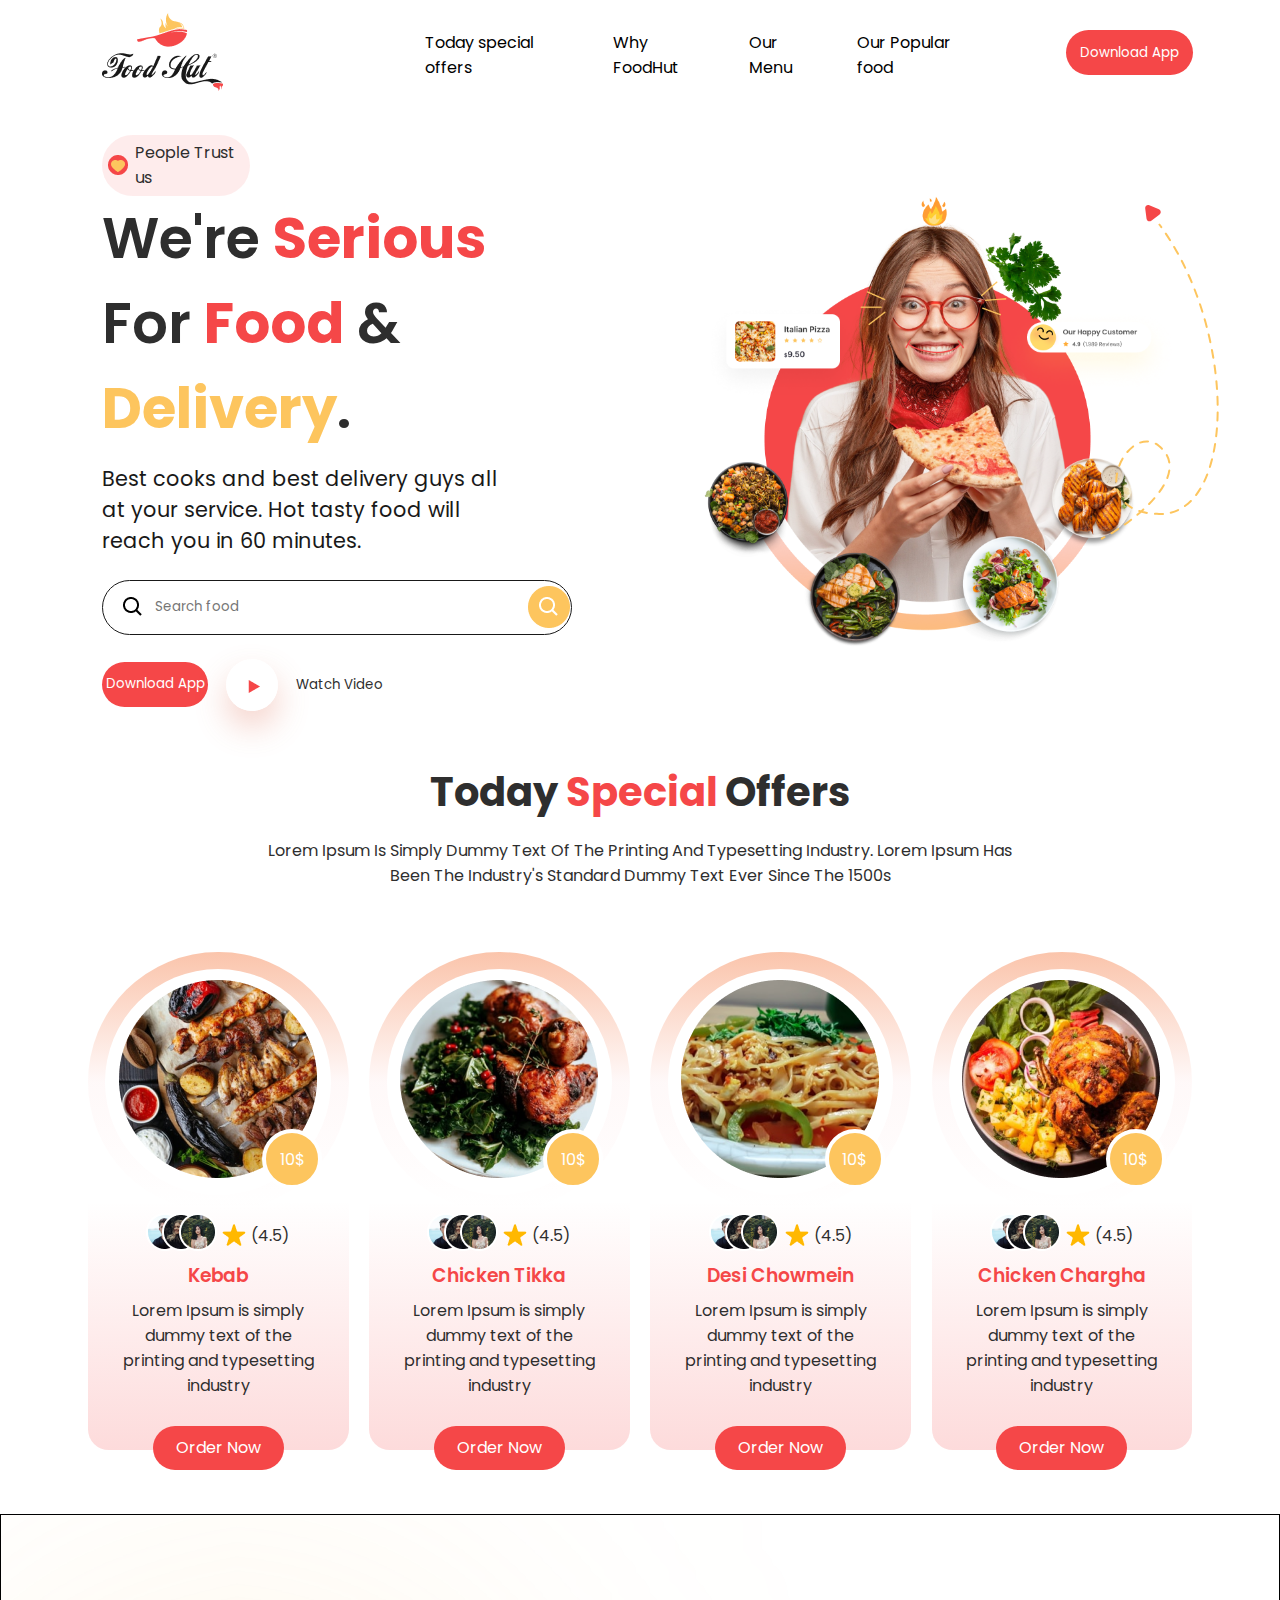
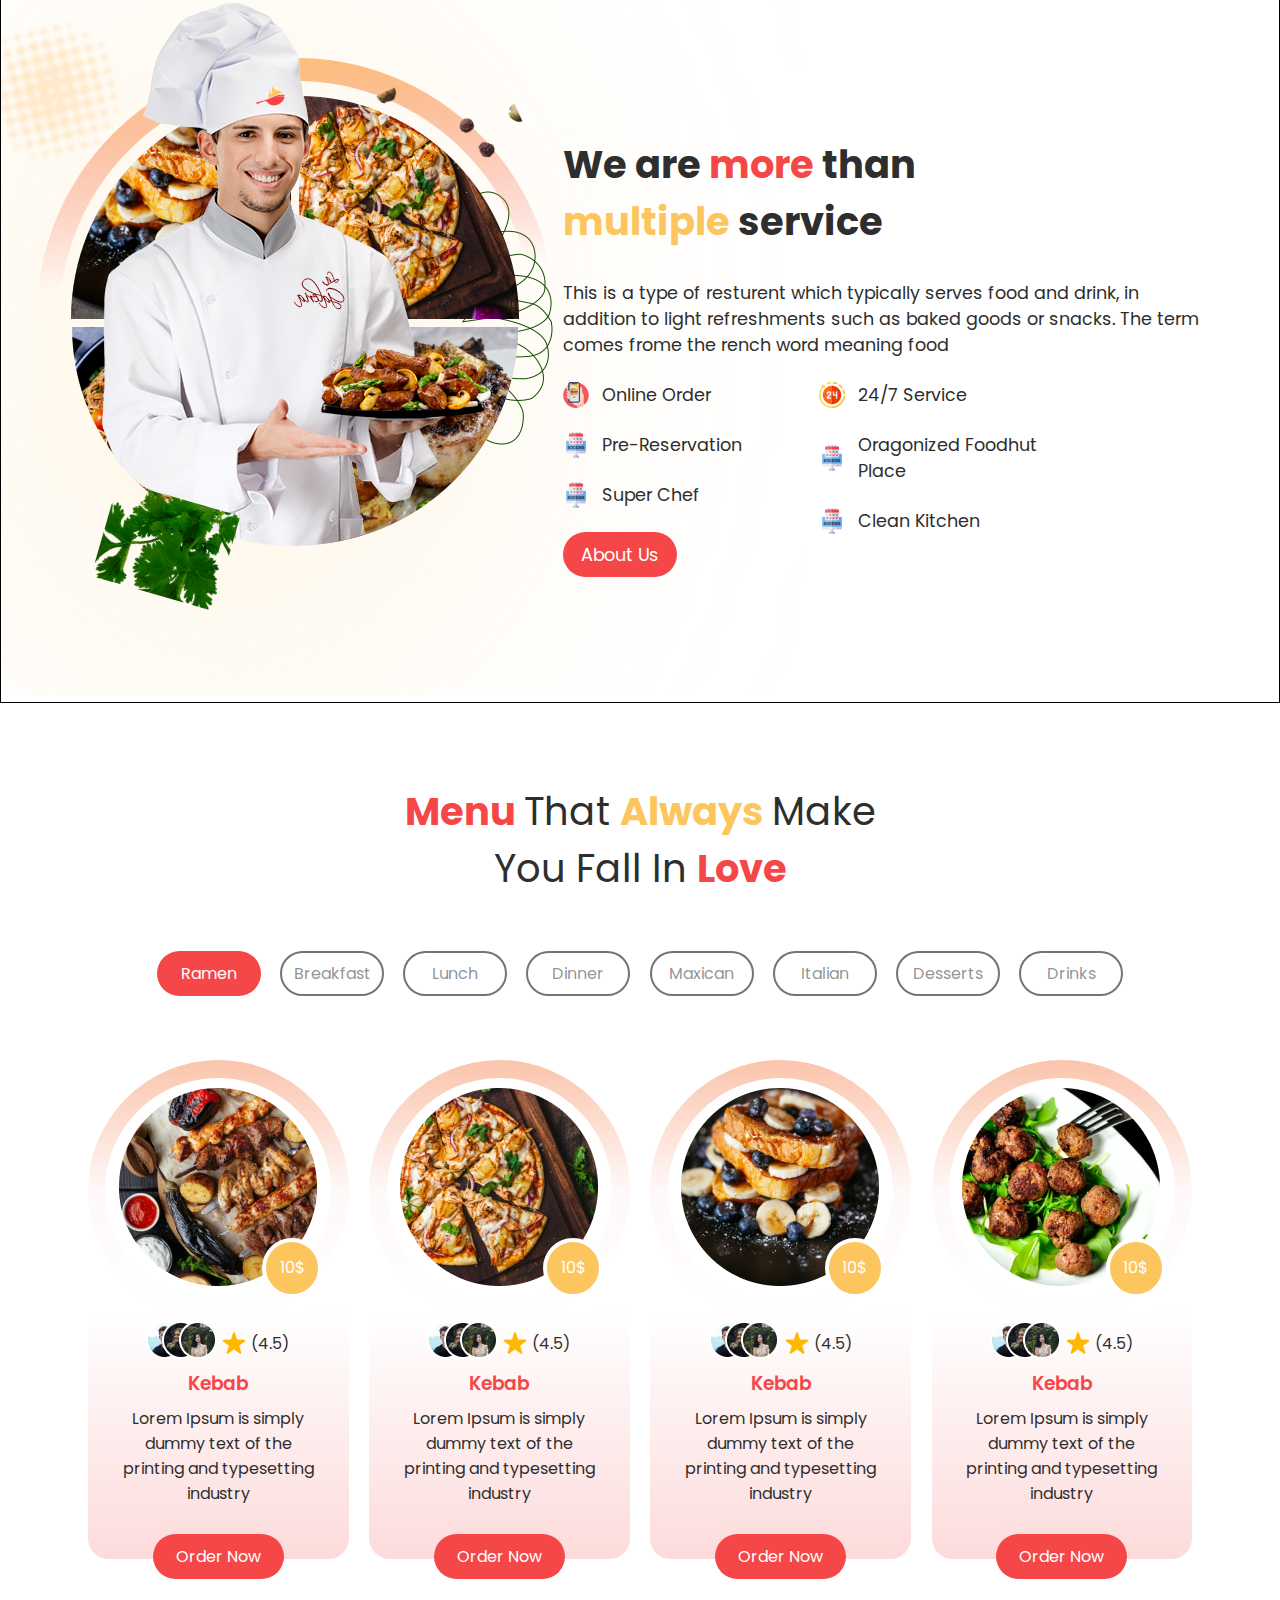
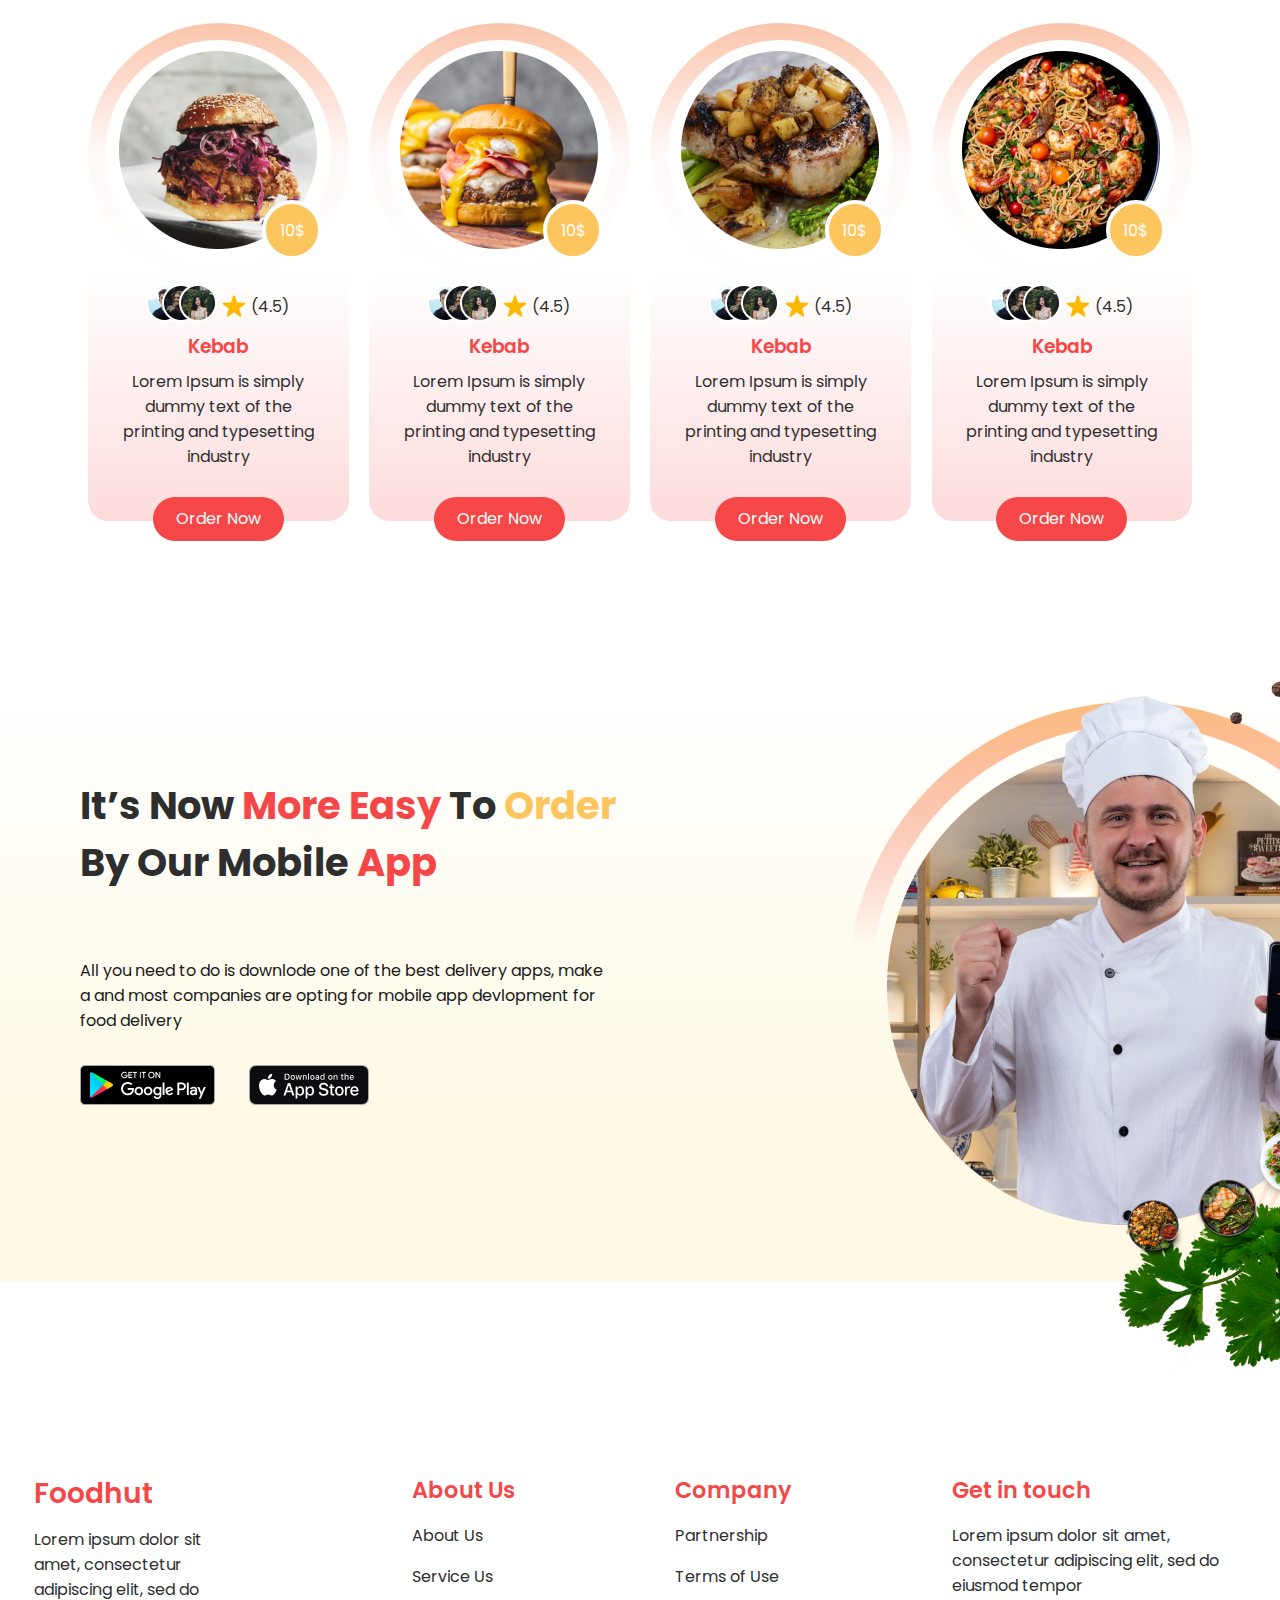
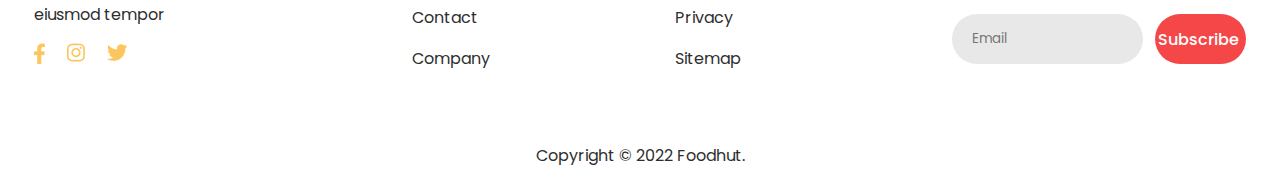
==== Food-Hut-main/index.html @ ee80dd45 "up" ====
<!DOCTYPE html>
<html lang="pt-br">

<head>
    <meta charset="UTF-8">
    <meta http-equiv="X-UA-Compatible" content="IE=edge">
    <meta name="viewport" content="width=device-width, initial-scale=1.0">
    <link rel="stylesheet" href="assets/principal.css">
    <title> Food Hut </title>
</head>

<body>
    <header>
        <div class="img">
            <img src="assets/image/Logo.png" alt="">
        </div>
        <nav>
            <a href="#">Today special offers</a>
            <a href="#">Why FoodHut</a>
            <a href="#">Our Menu</a>
            <a href="#">Our Popular food</a>
            <button class="button" id="button_header">Download App</button>
        </nav>
        <img id="hamburguer" src="./assets/image/hamburguer.png" alt="">
    </header>

    <main>
        <section class="main_1">
            <div class="esquerda">
                <div class="heart">
                    <img src="assets/image/heart.png" alt="">
                    <span> People Trust us </span>
                </div>
                <h1 class="titulo">We're <span class="red_color">Serious</span> For <span class="red_color">Food</span> & <span class="yellow_color">Delivery</span>.</h1>
                <p>Best cooks and best delivery guys all at your service. Hot tasty food will reach you in 60 minutes.</p>
                <div class="search"><input type="search" name="" id="pesquisa" placeholder="Search food"><img class="yellow_search"src="assets/image/search.png" alt=""></div>
                <div class="two_buttons">
                    <input class="button" type="button" value="Download App">
                    <button class="video"><img src="assets/image/button_play.png" alt=""><span>Watch Video</span></button>
                </div>
            </div>
            <div class="mulher">
                <img src="./assets/image/mulher.png" alt="">
                <img id="flecha1" src="assets/image/flecha.svg" alt="">
            </div>
            
        </section>

        <section class="main_2">
            <div class="conteudo">
                <h2 class="titulo2">Today <span class="red_color">special</span> offers</h2>
                <p>Lorem Ipsum is simply dummy text of the printing and typesetting industry. Lorem Ipsum has been the industry's standard dummy text ever since the 1500s</p>
            </div>
            <div class="pratos">
                <div class="prato">
                    <div class="gradiente_div">
                        <div class="white_div">
                            <div class="comida_png">
                                <img src="assets/image/prato1.png" alt="">
                            </div>
                        </div>
                    </div>
                    <div class="price"><span>10$</span></div>
                        <div class="pessoas">
                            <div class="imagens">
                                <img class="imagem1" src="assets/image/iconepequeno.png" alt="">
                                <img src="assets/image/iconepequeno1.png" alt="">
                                <img src="assets/image/iconepequeno2.png" alt="">
                            </div>
                            <img src="assets/image/star.png" alt="">
                            <span>(4.5)</span>
                        </div>
                    <h3 class="nome_prato">Kebab</h3>
                    <p>Lorem Ipsum is simply dummy text of the printing and typesetting industry</p>
                    <button class="order_now">Order Now</button>
                </div>
                <div class="prato">
                    <div class="gradiente_div">
                        <div class="white_div">
                            <div class="comida_png">
                                <img src="assets/image/prato2.png" alt="">
                            </div>
                        </div>
                    </div>
                    <div class="price"><span>10$</span></div>
                        <div class="pessoas">
                            <div class="imagens">
                                <img class="imagem1" src="assets/image/iconepequeno.png" alt="">
                                <img src="assets/image/iconepequeno1.png" alt="">
                                <img src="assets/image/iconepequeno2.png" alt="">
                            </div>
                            <img src="assets/image/star.png" alt="">
                            <span>(4.5)</span>
                        </div>
                    <h3 class="nome_prato">Chicken Tikka</h3>
                    <p>Lorem Ipsum is simply dummy text of the printing and typesetting industry</p>
                    <button class="order_now">Order Now</button>
                </div>
                <div class="prato">
                    <div class="gradiente_div">
                        <div class="white_div">
                            <div class="comida_png">
                                <img src="assets/image/prato3.png" alt="">
                            </div>
                        </div>
                    </div>
                    <div class="price"><span>10$</span></div>
                        <div class="pessoas">
                            <div class="imagens">
                                <img class="imagem1" src="assets/image/iconepequeno.png" alt="">
                                <img src="assets/image/iconepequeno1.png" alt="">
                                <img src="assets/image/iconepequeno2.png" alt="">
                            </div>
                            <img src="assets/image/star.png" alt="">
                            <span>(4.5)</span>
                        </div>
                    <h3 class="nome_prato">Desi Chowmein</h3>
                    <p>Lorem Ipsum is simply dummy text of the printing and typesetting industry</p>
                    <button class="order_now">Order Now</button>
                </div>
                <div class="prato">
                    <div class="gradiente_div">
                        <div class="white_div">
                            <div class="comida_png">
                                <img src="assets/image/prato4.png" alt="">
                            </div>
                        </div>
                    </div>
                    <div class="price"><span>10$</span></div>
                        <div class="pessoas">
                            <div class="imagens">
                                <img class="imagem1" src="assets/image/iconepequeno.png" alt="">
                                <img src="assets/image/iconepequeno1.png" alt="">
                                <img src="assets/image/iconepequeno2.png" alt="">
                            </div>
                            <img src="assets/image/star.png" alt="">
                            <span>(4.5)</span>
                        </div>
                    <h3 class="nome_prato">Chicken Chargha</h3>
                    <p>Lorem Ipsum is simply dummy text of the printing and typesetting industry</p>
                    <button class="order_now">Order Now</button>
                </div>
            </div>
        </section>

        <section class="main_3">
            <div class="mano">
                <div>
                    <img src="assets/image/cozinheiro (1).png" alt="">
                </div>
            </div>
            <div class="lado2">
                <div>
                    <h2 class="titulo3">We are <span class="red_color">more</span> than <span class="yellow_color">multiple</span> service</h2>
                    <p>This is a type of resturent which typically serves food and drink, in addition to light refreshments such as baked goods or snacks. The term comes frome the rench word meaning food</p>
                </div>
                <div class="servicos">
                    <div class="servico1">
                        <h5 class="servico"><img src="assets/image/icon1.png" alt="">Online Order</h5>
                        <h5 class="servico"><img src="assets/image/icon3-6.png" alt="">Pre-Reservation</h5>
                        <h5 class="servico"><img src="assets/image/icon3-6.png" alt="">Super Chef</h5>
                        <button class="about_us">About Us</button>
                    </div>
                    <div class="servico2">
                        <h5 class="servico"><img src="assets/image/icon2.png" alt="">24/7 Service</h5>
                        <h5 class="servico"><img src="assets/image/icon3-6.png" alt="">Oragonized Foodhut Place</h5>
                        <h5 class="servico"><img src="assets/image/icon3-6.png" alt="">Clean Kitchen</h5>
                    </div>
                </div>
            </div>
        </section>

        <section class="main_4">
            <div>
                <h2 class="titulo4"><span class="red_color"> Menu </span> That <span class="yellow_color"> Always </span> Make You Fall In <span class="red_color"> Love </span></h2>
            </div>
            <ul class="lista" id="link">
                <li><a id="ramen" href="#">Ramen</a></li>
                <li><a class="opacidade" href="#">Breakfast</a></li>
                <li><a class="opacidade" href="#">Lunch</a></li>
                <li><a class="opacidade" href="#">Dinner</a></li>
                <li><a class="opacidade" href="#">Maxican</a></li>
                <li><a class="opacidade" href="#">Italian</a></li>
                <li><a class="opacidade" href="#">Desserts</a></li>
                <li><a class="opacidade" href="#">Drinks</a></li>
            </ul>
            <div class="pratos">
                <div class="prato">
                    <div class="gradiente_div">
                        <div class="white_div">
                            <div class="comida_png">
                                <img src="assets/image/prato5.png" alt="">
                            </div>
                        </div>
                    </div>
                    <div class="price"><span>10$</span></div>
                        <div class="pessoas">
                            <div class="imagens">
                                <img class="imagem1" src="assets/image/iconepequeno.png" alt="">
                                <img src="assets/image/iconepequeno1.png" alt="">
                                <img src="assets/image/iconepequeno2.png" alt="">
                            </div>
                            <img src="assets/image/star.png" alt="">
                            <span>(4.5)</span>
                        </div>
                    <h3 class="nome_prato">Kebab</h3>
                    <p>Lorem Ipsum is simply dummy text of the printing and typesetting industry</p>
                    <button class="order_now">Order Now</button>
                </div>
                <div class="prato">
                    <div class="gradiente_div">
                        <div class="white_div">
                            <div class="comida_png">
                                <img src="assets/image/prato6.png" alt="">
                            </div>
                        </div>
                    </div>
                    <div class="price"><span>10$</span></div>
                        <div class="pessoas">
                            <div class="imagens">
                                <img class="imagem1" src="assets/image/iconepequeno.png" alt="">
                                <img src="assets/image/iconepequeno1.png" alt="">
                                <img src="assets/image/iconepequeno2.png" alt="">
                            </div>
                            <img src="assets/image/star.png" alt="">
                            <span>(4.5)</span>
                        </div>
                    <h3 class="nome_prato">Kebab</h3>
                    <p>Lorem Ipsum is simply dummy text of the printing and typesetting industry</p>
                    <button class="order_now">Order Now</button>
                </div>
                <div class="prato">
                    <div class="gradiente_div">
                        <div class="white_div">
                            <div class="comida_png">
                                <img src="assets/image/prato7.png" alt="">
                            </div>
                        </div>
                    </div>
                    <div class="price"><span>10$</span></div>
                        <div class="pessoas">
                            <div class="imagens">
                                <img class="imagem1" src="assets/image/iconepequeno.png" alt="">
                                <img src="assets/image/iconepequeno1.png" alt="">
                                <img src="assets/image/iconepequeno2.png" alt="">
                            </div>
                            <img src="assets/image/star.png" alt="">
                            <span>(4.5)</span>
                        </div>
                    <h3 class="nome_prato">Kebab</h3>
                    <p>Lorem Ipsum is simply dummy text of the printing and typesetting industry</p>
                    <button class="order_now">Order Now</button>
                </div>
                <div class="prato">
                    <div class="gradiente_div">
                        <div class="white_div">
                            <div class="comida_png">
                                <img src="assets/image/prato8.png" alt="">
                            </div>
                        </div>
                    </div>
                    <div class="price"><span>10$</span></div>
                        <div class="pessoas">
                            <div class="imagens">
                                <img class="imagem1" src="assets/image/iconepequeno.png" alt="">
                                <img src="assets/image/iconepequeno1.png" alt="">
                                <img src="assets/image/iconepequeno2.png" alt="">
                            </div>
                            <img src="assets/image/star.png" alt="">
                            <span>(4.5)</span>
                        </div>
                    <h3 class="nome_prato">Kebab</h3>
                    <p>Lorem Ipsum is simply dummy text of the printing and typesetting industry</p>
                    <button class="order_now">Order Now</button>
                </div>
            </div>
            <div class="pratos">
                <div class="prato">
                    <div class="gradiente_div">
                        <div class="white_div">
                            <div class="comida_png">
                                <img src="assets/image/prato9.png" alt="">
                            </div>
                        </div>
                    </div>
                    <div class="price"><span>10$</span></div>
                        <div class="pessoas">
                            <div class="imagens">
                                <img class="imagem1" src="assets/image/iconepequeno.png" alt="">
                                <img src="assets/image/iconepequeno1.png" alt="">
                                <img src="assets/image/iconepequeno2.png" alt="">
                            </div>
                            <img src="assets/image/star.png" alt="">
                            <span>(4.5)</span>
                        </div>
                    <h3 class="nome_prato">Kebab</h3>
                    <p>Lorem Ipsum is simply dummy text of the printing and typesetting industry</p>
                    <button class="order_now">Order Now</button>
                </div>
                <div class="prato">
                    <div class="gradiente_div">
                        <div class="white_div">
                            <div class="comida_png">
                                <img src="assets/image/prato10.png" alt="">
                            </div>
                        </div>
                    </div>
                    <div class="price"><span>10$</span></div>
                        <div class="pessoas">
                            <div class="imagens">
                                <img class="imagem1" src="assets/image/iconepequeno.png" alt="">
                                <img src="assets/image/iconepequeno1.png" alt="">
                                <img src="assets/image/iconepequeno2.png" alt="">
                            </div>
                            <img src="assets/image/star.png" alt="">
                            <span>(4.5)</span>
                        </div>
                    <h3 class="nome_prato">Kebab</h3>
                    <p>Lorem Ipsum is simply dummy text of the printing and typesetting industry</p>
                    <button class="order_now">Order Now</button>
                </div>
                <div class="prato">
                    <div class="gradiente_div">
                        <div class="white_div">
                            <div class="comida_png">
                                <img src="assets/image/prato11.png" alt="">
                            </div>
                        </div>
                    </div>
                    <div class="price"><span>10$</span></div>
                        <div class="pessoas">
                            <div class="imagens">
                                <img class="imagem1" src="assets/image/iconepequeno.png" alt="">
                                <img src="assets/image/iconepequeno1.png" alt="">
                                <img src="assets/image/iconepequeno2.png" alt="">
                            </div>
                            <img src="assets/image/star.png" alt="">
                            <span>(4.5)</span>
                        </div>
                    <h3 class="nome_prato">Kebab</h3>
                    <p>Lorem Ipsum is simply dummy text of the printing and typesetting industry</p>
                    <button class="order_now">Order Now</button>
                </div>
                <div class="prato">
                    <div class="gradiente_div">
                        <div class="white_div">
                            <div class="comida_png">
                                <img src="assets/image/prato12.png" alt="">
                            </div>
                        </div>
                    </div>
                    <div class="price"><span>10$</span></div>
                        <div class="pessoas">
                            <div class="imagens">
                                <img class="imagem1" src="assets/image/iconepequeno.png" alt="">
                                <img src="assets/image/iconepequeno1.png" alt="">
                                <img src="assets/image/iconepequeno2.png" alt="">
                            </div>
                            <img src="assets/image/star.png" alt="">
                            <span>(4.5)</span>
                        </div>
                    <h3 class="nome_prato">Kebab</h3>
                    <p>Lorem Ipsum is simply dummy text of the printing and typesetting industry</p>
                    <button class="order_now">Order Now</button>
                </div>
            </div>
        </section>

        <section class="main_5">
            <div class="div_esquerda">
                <h2 class="titulo5">It’s Now <span class="red_color"> More Easy </span class="red_color"> to <span class="yellow_color"> Order </span> by Our Mobile <span class="red_color"> App </span></h2>
                <p>All you need to do is downlode one of the best delivery apps, make a and most companies are opting for mobile app devlopment for food delivery</p>
                <div class="instalar">
                    <img src="assets/image/google play.png" alt="">
                    <img src="assets/image/app store.png" alt="">
                </div>
            </div>
            <div class="rapaz">
                <img src="assets/image/rapaz3.png" alt=" ">
            </div>
        </section>
    </main>

    <footer>
        <div class="footer">
            <div class="foodhut">
                <h3 class="titulo6">Foodhut</h3>
                <p>Lorem ipsum dolor sit amet, consectetur adipiscing elit, sed do eiusmod tempor </p>
                <div class="social">
                    <a href=""><img src="assets/image/facebook.png " alt=" "></a>
                    <a href=""><img src="assets/image/instagram.png " alt=" "></a>
                    <a href=""><img src="assets/image/twitter.png " alt=" "></a>
                </div>
            </div>
            <div>
                <ul class="sobre">
                    <h3 class="subtitulo">About Us</h3>
                    <li><a class="lista1" href="">About Us</a></li>
                    <li><a class="lista1" href="">Service Us</a></li>
                    <li><a class="lista1" href="">Contact</a></li>
                    <li><a class="lista1" href="">Company</a></li>
                </ul>
            </div>
            <div>
                <ul class="sobre">
                    <h3 class="subtitulo">Company</h3>
                    <li><a class="lista1" href="">Partnership</a></li>
                    <li><a class="lista1" href="">Terms of Use</a></li>
                    <li><a class="lista1" href="">Privacy</a></li>
                    <li><a class="lista1" href="">Sitemap</a></li>
                </ul>
            </div>
            <div class="subscribe">
                <h3>Get in touch</h3>
                <p>Lorem ipsum dolor sit amet, consectetur adipiscing elit, sed do eiusmod tempor</p>
                <div class="sub_botoes">
                    <input class="email" type="email " name=" " id=" " placeholder="Email ">
                    <input class="submit" type="submit " value="Subscribe ">
                </div>
            </div>
        </div>
        <div class="copyright">
            <p>Copyright © 2022 Foodhut.</p>
        </div>
    </footer>
</body>

</html>
---- Food-Hut-main/assets/principal.css ----
@import url('https://fonts.googleapis.com/css2?family=Poppins:ital,wght@0,100;0,200;0,300;0,400;0,500;0,600;0,700;0,800;0,900;1,100;1,200;1,300;1,400;1,500;1,600;1,700;1,800;1,900&display=swap');


* {
    padding: 0;
    margin: 0;
    box-sizing: border-box;
    font-family: 'Poppins', sans-serif;
    font-weight: 400;
    color: #2E2E2E;
}

header {
    display: flex;
    align-items: center;
    justify-content: space-between;
    padding: 1% 8%; 
}

nav {
    display: flex;
    justify-content: center;
    width: 70%;
}

nav a {
    color: #000;
    display: flex;
    align-items: center;
    text-decoration: none;
    margin-inline: auto;
    padding-right: 5%;
}

#hamburguer {
    display: none;
}

#button_header {
    margin-left: 6%;
    margin-right: -2%;
}

.button {
    background-color: #F54748;
    width: 18%;
    height: 2.8rem;
    border-radius: 6.25rem;
    border: none;
    color: #fff;
}

body {
    overflow-x: hidden;
}

.main_1 {
    margin-top: 1.5rem;
    display: flex;
    justify-content: space-between;
    align-items: center;
    padding: 0 8%;
}

.heart {
    max-width: 25%;
    padding: 1%;
    font-size: 100%;
    background: rgba(245, 71, 71, 0.1);
    border-radius: 6.25rem;
    display: flex;
    align-items: center;
    gap: 5%;
}

.esquerda .titulo {
    font-size: 3.5rem;
    max-width: 80%;
    height: auto;
    font-weight: 600;
}

.main_1 .red_color {
    color: #F54748;
    font-weight: 650;
}

.main_1 .yellow_color {
    color: #FDC55E;
    font-weight: 650;
}

.main_1 p {
    margin-top: 2%;
    max-width: 70%;
    font-size: 1.3rem;
    color: #191919;
}

#pesquisa {
    border-radius: 6.25rem;
    border: 0.01rem solid #191919;
    width: 470px;
    height: 3.4rem;
    padding-left: 0rem;
    background-image: url('./image/blacksearch.png');
    background-repeat: no-repeat;
    background-position: 1.1rem center;
    padding-left: 3.2rem;
}

.search {
    margin-top: 1.5rem;
    display: flex;
    align-items: center; 
    max-width: 100%;
}

.yellow_search {
    margin-left: -7.5%;
}

.main_1 .two_buttons {
    display: flex;
    align-items: center;
    margin-top: 1.5rem;
    gap: 3%;
    max-width: 100%;
}

.two_buttons button {
    gap: 10%;
    text-align: center;
    width: 30%;
}

.video {
    display: flex;
    align-items: center;
    background: none;
    border: none;
    cursor: pointer;
}

.video img {
    box-shadow: 0 1rem 2rem rgba(223, 105, 81, 0.3);
    border-radius: 100%;
}

.mulher {
    display: flex;
    align-items: flex-start;
    max-width: 50%;
}

.mulher img {
    max-width: 100%;
    height: auto;
}

 #flecha1 {
    position: relative;
    display: flex;
    right: 16%;
    height: auto;
} 

.main_2 {
    margin-top: 4%;
}

.main_2 .red_color {
    color: #F54748;
    font-weight: 700;
    font-size: 2.5rem;
}

.titulo2 {
    font-weight: 700;
    font-size: 2.5rem;
    margin-bottom: 1rem;
}

h2, .conteudo p {
    text-align: center;
    display: block;
    width: 60%;
    margin-inline: auto;
}

.conteudo {
    text-transform: capitalize;
}
.pratos {
    margin-top: 4rem;
    display: flex;
    margin-inline: auto;
    width: 80%;
    justify-content: center;
    gap: 2%;
}

.pessoas {
    display: flex;
    margin: 3px 0;
    align-items: center;
    gap: 2%;
    justify-content: center;
    margin-top: -0.5rem;
}

.imagens img {
    margin-left: -1.6rem;
}

.imagens .imagem1 {
    margin-left: 0;
}

.pratos h4 {
    display: flex;
    align-items: center;
    justify-content: center;
    font-size: 1.3rem;
    gap: 3%;
    margin-top: 1rem;
    margin-bottom: 1rem;
    font-weight: 450;
}

.pratos p {
    width: 80%;
    text-align: center;
    margin-inline: auto;
    font-size: 1rem;
}

.prato {
    width: 55%;
    text-align: center;
    background: linear-gradient(179.69deg, rgba(255, 255, 255, 0) 50%, #F54748 303.75%);
    border-radius: 1.3rem;
}

.gradiente_div {
    background-image: linear-gradient(360deg, #f5474700, #f5474709, #f57e4774);
    border-radius: 100%;
    width: 16.3rem;
    height: 16.3rem;
    margin: auto;
    display: flex;
    align-items: center;
    justify-content: center;
}

.white_div {
    background-color: white;
    border-radius: 100%;
    width: 14.1rem;
    height: 14.1rem;
    display: flex;
    align-items: center;
    justify-content: center;
}

.price {
    position: relative;
    background: #FDC55E;
    border-radius: 100%;
    width: 3.75rem;
    height: 3.75rem;
    border: 4px solid white;
    top: -5.2rem;
    left: 10.9rem;
    display: flex;
    justify-content: center;
    align-items: center; 
    margin-bottom: -23%;
}

.price span {
    color: white;
}

.nome_prato {
    color: #F54748;
    font-weight: 600;
    margin-bottom: 0.5rem;
}

.order_now {
    position: relative;
    bottom: -1.25rem;
    width: 8.18rem;
    height: 2.8rem;
    margin-top: 0.5rem;
    background: #F54748;
    border-radius: 6.25rem;
    border: none;
    font-size: 1rem;
    color: #fff;
}

.main_3 {
    margin-top: 4rem;
    display: flex;
    align-items: center;
    width: 100%;
    height: 20%;
    gap: 2%;
    border: 1px solid black;
}

.mano .img{
    max-width: 35%;
    height: auto;
}

.mano {
    display: flex;
    align-items: flex-start;
    max-width: 50%;
}

.lado2 {
    padding-top: 6rem;
    width: 50%;
    margin-left: -8%;
}

.titulo3 {
    font-size: 2.4rem;
    font-weight: 700;
    width: 25rem;
    height: 5rem;
    text-align: left;
    margin-left: 0;
    margin-bottom: 4rem;
}

.lado2 p {
    width: 100%;
    font-size: 1.1rem;
}

.main_3 .red_color {
    color: #F54748;
    font-weight: 700;
}

.main_3 .yellow_color {
    color: #FDC55E;
    font-weight: 700;
}

.servicos {
    margin-top: 1.5rem;
    display: flex;
}

.servico1 {
    width: 40%;
}

.servico2 {
    width: 40%;
}

.servico {
    font-size: 1.1rem;
    font-weight: 400;
    margin-bottom: 1.5rem;
    display: flex;
    align-items: center;
    gap: 5%;
}

.about_us {
    font-size: 1.1rem;
    font-weight: 400;
    width: 7.1rem;
    height: 2.8rem;
    border-radius: 6.25rem;
    border: none;
    background: #F54748;
    color: #fff;
}

.main_4 {
    margin-top: 5rem;
    display: inline-block;
    justify-content: center;
    width: 100%;
}

.titulo4 {
    font-size: 2.4rem;
    width: 40%;
    height: 7.5rem;
    text-align: center;
}

.main_4 .red_color {
    color: #F54748;
    font-weight: 700;
}

.main_4 .yellow_color {
    color: #FDC55E;
    font-weight: 700;
}

.lista, #link a {
    text-decoration: none;
    display: flex;
    gap: 1.5%;
    justify-content: center;
    list-style: none;
    text-decoration: none;
    margin-top: 1.5rem;
}

#link a {
    display: flex; 
    align-items: center;
    width: 6.5rem;
    height: 2.8rem;
    border-radius: 100px;
    color: rgba(25, 25, 25, 0.8);
}

#ramen {
    background: #f54747;
    color: #fff !important;
    border-radius: 6.25rem;
    font-weight: 400;
    border: none;
}

.opacidade {
    border: 2px solid #191919;
    border-radius: 6.25rem;
    opacity: 0.6;
}

.main_5 {
    margin-top: 10rem;
    display: flex;
    align-items: center;
    margin-inline: auto;
    height: 37.5rem;
    background: linear-gradient(180deg, rgba(255, 255, 255, 0) 0%, rgba(253, 198, 0, 0.1) 73.18%);
}

.div_esquerda {
    margin-left: 5rem;
    padding-bottom: 5rem;
}

.titulo5 {
    font-size: 2.4rem;
    width: 36.3rem;
    height: 8.4rem;
    font-weight: 700;
    text-transform: capitalize;
    text-align: left;
    margin-left: 0;
}

.titulo5 .yellow_color {
    color: #FDC55E;
    font-weight: 700;
}

.titulo5 .red_color {
    color: #F54748;
    font-weight: 700;
}

.main_5 p {
    font-size: 1rem;
    color: #191919;
    margin-top: 2.9rem;
    width: 46%;
}

.instalar {
    padding-top: 2rem;
    display: flex;
    gap: 3%;
}

.rapaz {
    position: absolute;
    left: 66%;
    margin-top: 10rem;
}

.footer {
    margin-top: 15%;
    display: flex;
    justify-content: center;
}

.foodhut {
    width: 17%;
}

.titulo6 {
    font-weight: 600;
    font-size: 1.75rem;
    color: #F54748;
}

.foodhut p {
    font-size: 1rem;
    margin-top: 0.7rem;
}

.social {
    margin-top: 1rem;
    display: flex;
    gap: 10%;
}

.sobre {
    list-style: none;
    margin-left: 10rem;
    width: 40%;
}

.sobre li {
    margin-top: 1rem;
}

.subtitulo {
    font-size: 1.4rem;
    font-weight: 600;
    color: #F54748;
}

.lista1 {
    text-decoration: none;
    font-size: 1rem;
}

.subscribe {
    margin-left: 10rem;
    width: 23%;
}

.subscribe h3{
    font-size: 1.4rem;
    font-weight: 600;
    color: #F54748;
}

.subscribe p {
    margin-top: 1rem;
}

.sub_botoes {
    margin-top: 1rem;
    display: flex;
    gap: 4%;
}

.email {
    background: rgba(25, 25, 25, 0.1);
    border-radius: 2.4rem;
    max-width: 65%;
    height: 3.1rem;
    border-radius: 2.4rem;
    border: none;
    color: #191919f6;
    padding: 1.3rem;
}

.submit {
    width: 32%;
    height: 3.1rem;
    text-align: center;
    background: #F54748;
    border-radius: 2.4rem;
    border: none;
    color: #fff;
    font-weight: 500;
    font-size: 1rem;
}

.copyright {
    margin-top: 4.5rem;
    text-align: center;
    margin-bottom: 1rem;
    font-weight: 400;
    font-size: 1rem; 
}

@media screen and (max-width: 1024px) {
    header nav {
        display: none;
    }
    
    .main_1 {
        flex-wrap: wrap-reverse;
        padding: 0 3%;
    }

    #hamburguer {
        display: inline;
    }
    
    .mulher {
        min-width: 107%;
    }

    .esquerda {
        margin-top: 10%; 
        padding: 0 3%;
    }

    .esquerda > * {
        padding: 0.7% 0.3%;
    }

    .titulo  {
        line-height: 130%;
        min-width: 80%;
        font-size: 3rem !important;
        font-weight: 750!important;
    }

    .heart {
        margin-bottom: 3%;
        padding: 1%;
        min-width: 31%;
    }

    .esquerda p {
        min-width: 78%;
        font-size: 1.2rem;
    }

    .search {
        max-width: 78%;
    }

    .yellow_search {
        margin-left: -12%;
    }

    .two_buttons {
        min-width: 300%;
    
    }
    
    .two_buttons .button {
        width: 10rem;
    }

    .titulo2 {
        min-width: 65%;
        margin-top: 5rem;
    }

    .conteudo p {
        width: 80%;
    }

    .pratos .prato:nth-child(n+2) {
        display: none;
    }

    .prato {
        min-width: 85%;
    }

    .main_3 {
        flex-wrap: wrap;
    }

    .mano {
        min-width: 40%;
    }
}

@media screen and (min-width: 1025px) {}
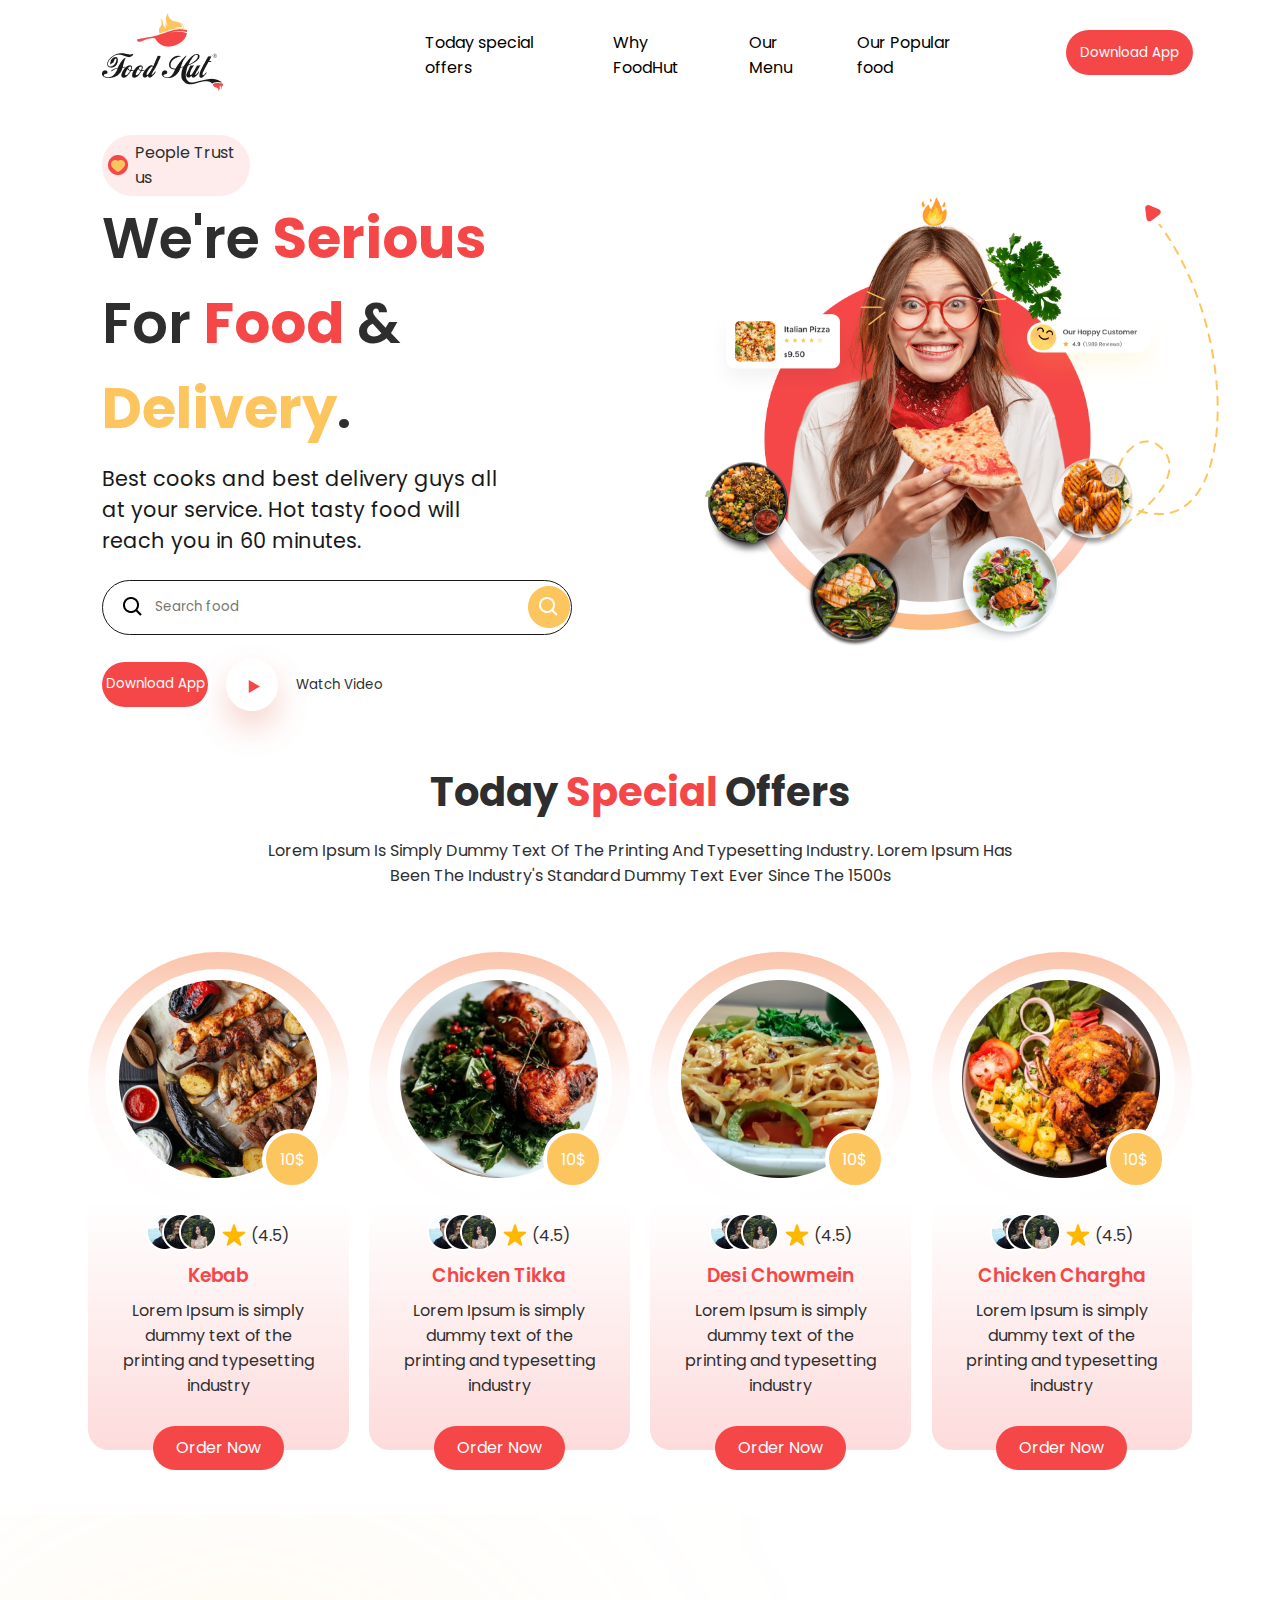
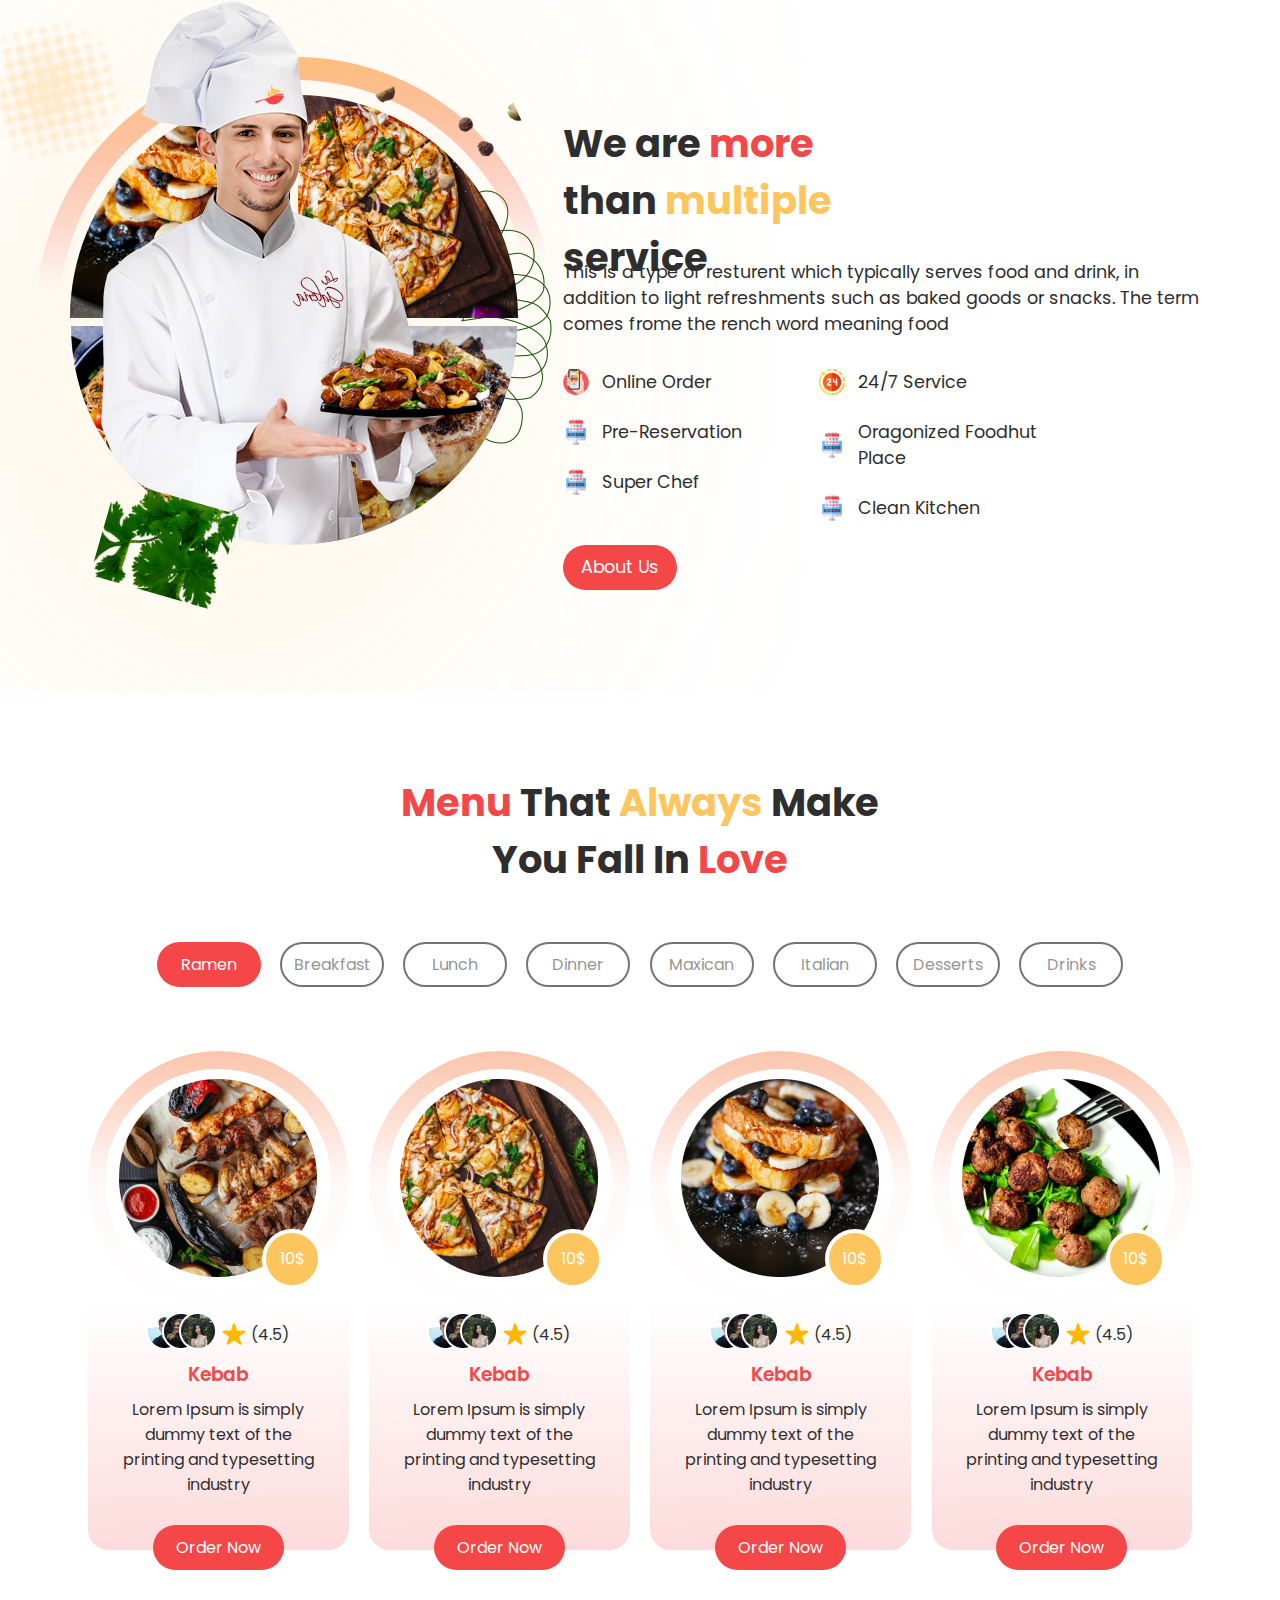
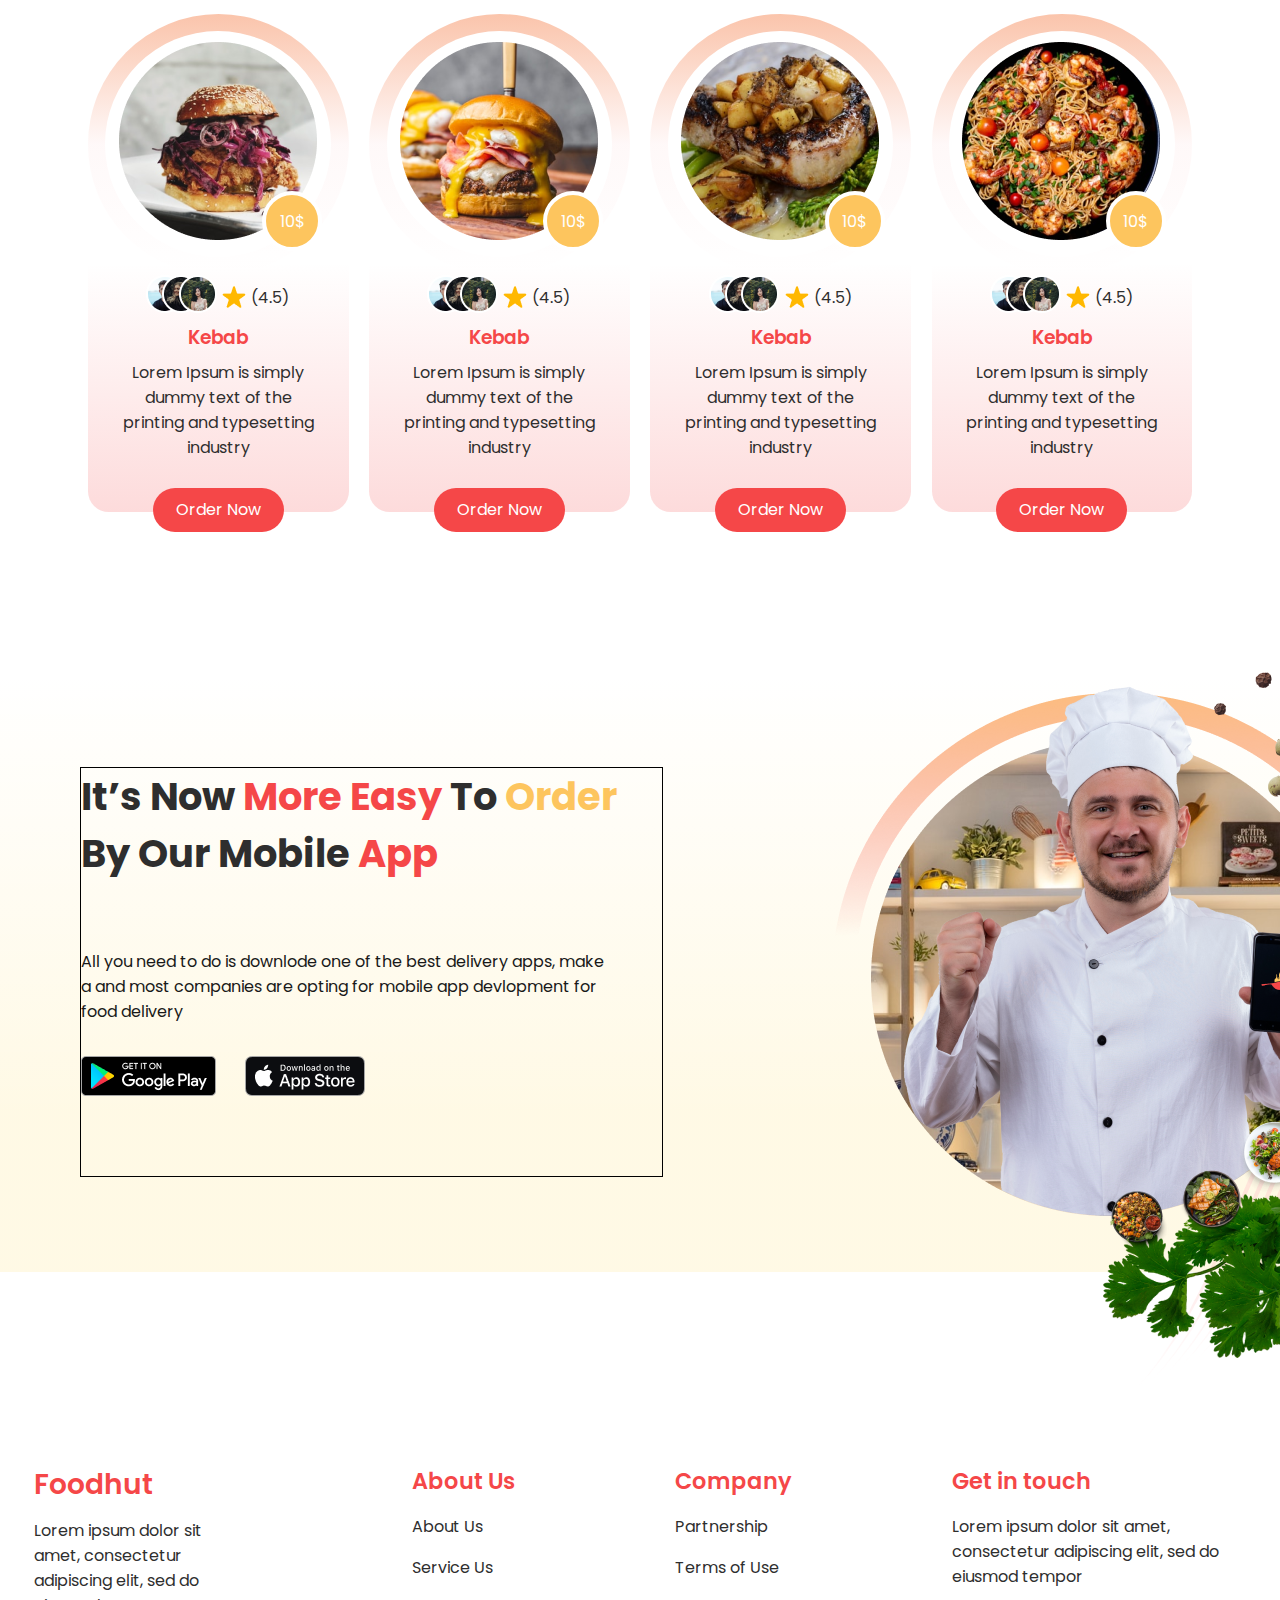
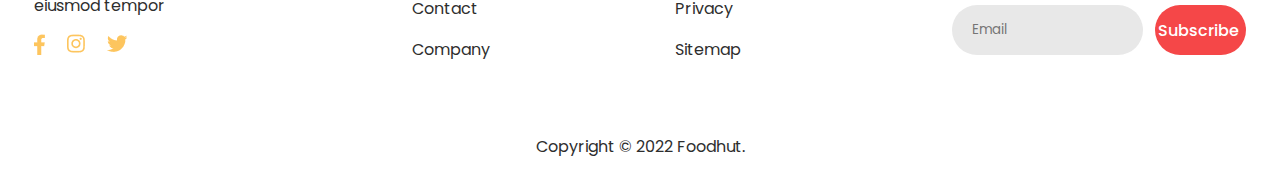
==== commit 44e4af1e: "up" ====
--- a/Food-Hut-main/index.html
+++ b/Food-Hut-main/index.html
@@ -144,10 +144,9 @@
         </section>
 
         <section class="main_3">
+            <img id="cozinheiro" src="assets/image/cozinheiro1.png" alt="">
             <div class="mano">
-                <div>
-                    <img src="assets/image/cozinheiro (1).png" alt="">
-                </div>
+                <img src="assets/image/cozinheiro (1).png" alt="">
             </div>
             <div class="lado2">
                 <div>
@@ -159,13 +158,15 @@
                         <h5 class="servico"><img src="assets/image/icon1.png" alt="">Online Order</h5>
                         <h5 class="servico"><img src="assets/image/icon3-6.png" alt="">Pre-Reservation</h5>
                         <h5 class="servico"><img src="assets/image/icon3-6.png" alt="">Super Chef</h5>
-                        <button class="about_us">About Us</button>
                     </div>
                     <div class="servico2">
                         <h5 class="servico"><img src="assets/image/icon2.png" alt="">24/7 Service</h5>
                         <h5 class="servico"><img src="assets/image/icon3-6.png" alt="">Oragonized Foodhut Place</h5>
                         <h5 class="servico"><img src="assets/image/icon3-6.png" alt="">Clean Kitchen</h5>
                     </div>
+                </div>
+                <div>
+                    <button class="about_us">About Us</button>
                 </div>
             </div>
         </section>
--- a/Food-Hut-main/assets/principal.css
+++ b/Food-Hut-main/assets/principal.css
@@ -308,18 +308,16 @@
     width: 100%;
     height: 20%;
     gap: 2%;
-    border: 1px solid black;
-}
-
-.mano .img{
-    max-width: 35%;
-    height: auto;
 }
 
 .mano {
     display: flex;
     align-items: flex-start;
     max-width: 50%;
+}
+
+#cozinheiro {
+    display: none;
 }
 
 .lado2 {
@@ -331,7 +329,7 @@
 .titulo3 {
     font-size: 2.4rem;
     font-weight: 700;
-    width: 25rem;
+    max-width: 50%;
     height: 5rem;
     text-align: left;
     margin-left: 0;
@@ -339,7 +337,7 @@
 }
 
 .lado2 p {
-    width: 100%;
+    max-width: 100%;
     font-size: 1.1rem;
 }
 
@@ -354,16 +352,16 @@
 }
 
 .servicos {
-    margin-top: 1.5rem;
+    margin-top: 2rem;
     display: flex;
 }
 
 .servico1 {
-    width: 40%;
+    min-width: 40%;
 }
 
 .servico2 {
-    width: 40%;
+    min-width: 40%;
 }
 
 .servico {
@@ -395,7 +393,8 @@
 
 .titulo4 {
     font-size: 2.4rem;
-    width: 40%;
+    font-weight: 700;
+    max-width: 40%;
     height: 7.5rem;
     text-align: center;
 }
@@ -455,6 +454,8 @@
 .div_esquerda {
     margin-left: 5rem;
     padding-bottom: 5rem;
+    border: 1px solid black;
+    max-width: 80%;
 }
 
 .titulo5 {
@@ -481,18 +482,18 @@
     font-size: 1rem;
     color: #191919;
     margin-top: 2.9rem;
-    width: 46%;
+    max-width: 92%;
 }
 
 .instalar {
     padding-top: 2rem;
     display: flex;
-    gap: 3%;
+    gap: 5%;
 }
 
 .rapaz {
-    position: absolute;
-    left: 66%;
+    position: relative;
+    left: 13%;
     margin-top: 10rem;
 }
 
@@ -680,8 +681,57 @@
     }
 
     .mano {
-        min-width: 40%;
-    }
-}
-
-@media screen and (min-width: 1025px) {}
+        display:none;
+    }
+
+    #cozinheiro {
+        display: flex;
+        min-width: 100%;
+    }
+
+    .lado2 {
+        margin: 0;
+        padding: 0 6%;
+    }
+
+    .titulo3 {
+        min-width: 200%;
+        font-size: 3rem;
+        margin-top: 10%;
+    }
+
+    .lado2 p {
+        margin-top: 95%;
+        min-width: 205%;
+    }
+
+    .servicos {
+        padding: 0 3%;
+        flex-direction: column;
+        margin-top: 30%;
+        min-width: 165%;
+    }
+
+    .about_us {
+        margin-top: 10%;
+    }
+
+    .titulo4 {
+        min-width: 70%;
+    }
+
+    .lista {
+        gap: 7%;
+        margin-top: 15%;
+    }
+    
+    .lista li:nth-child(n+4) {
+        display: none;
+    }
+
+    .main_5 {
+        flex-wrap: wrap-reverse;
+    }
+
+}
+@media screen and (min-width: 1025px) {}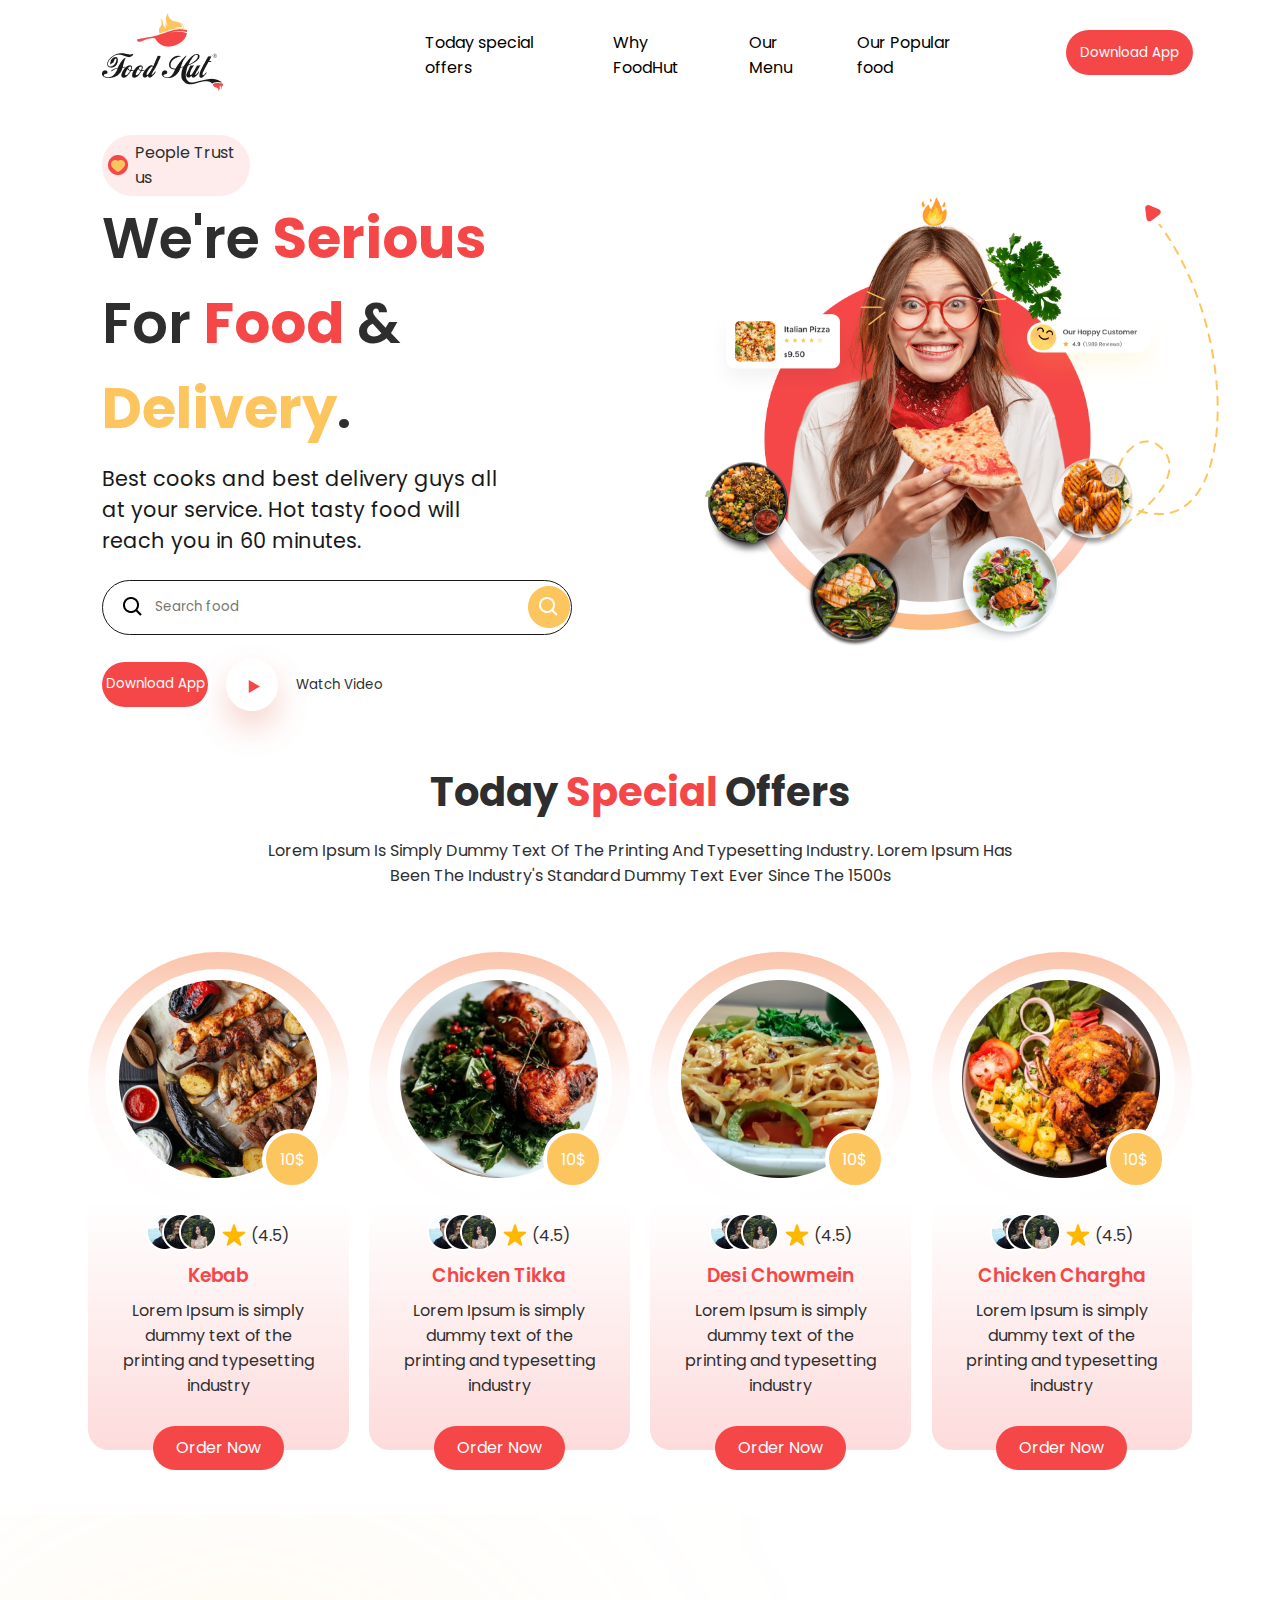
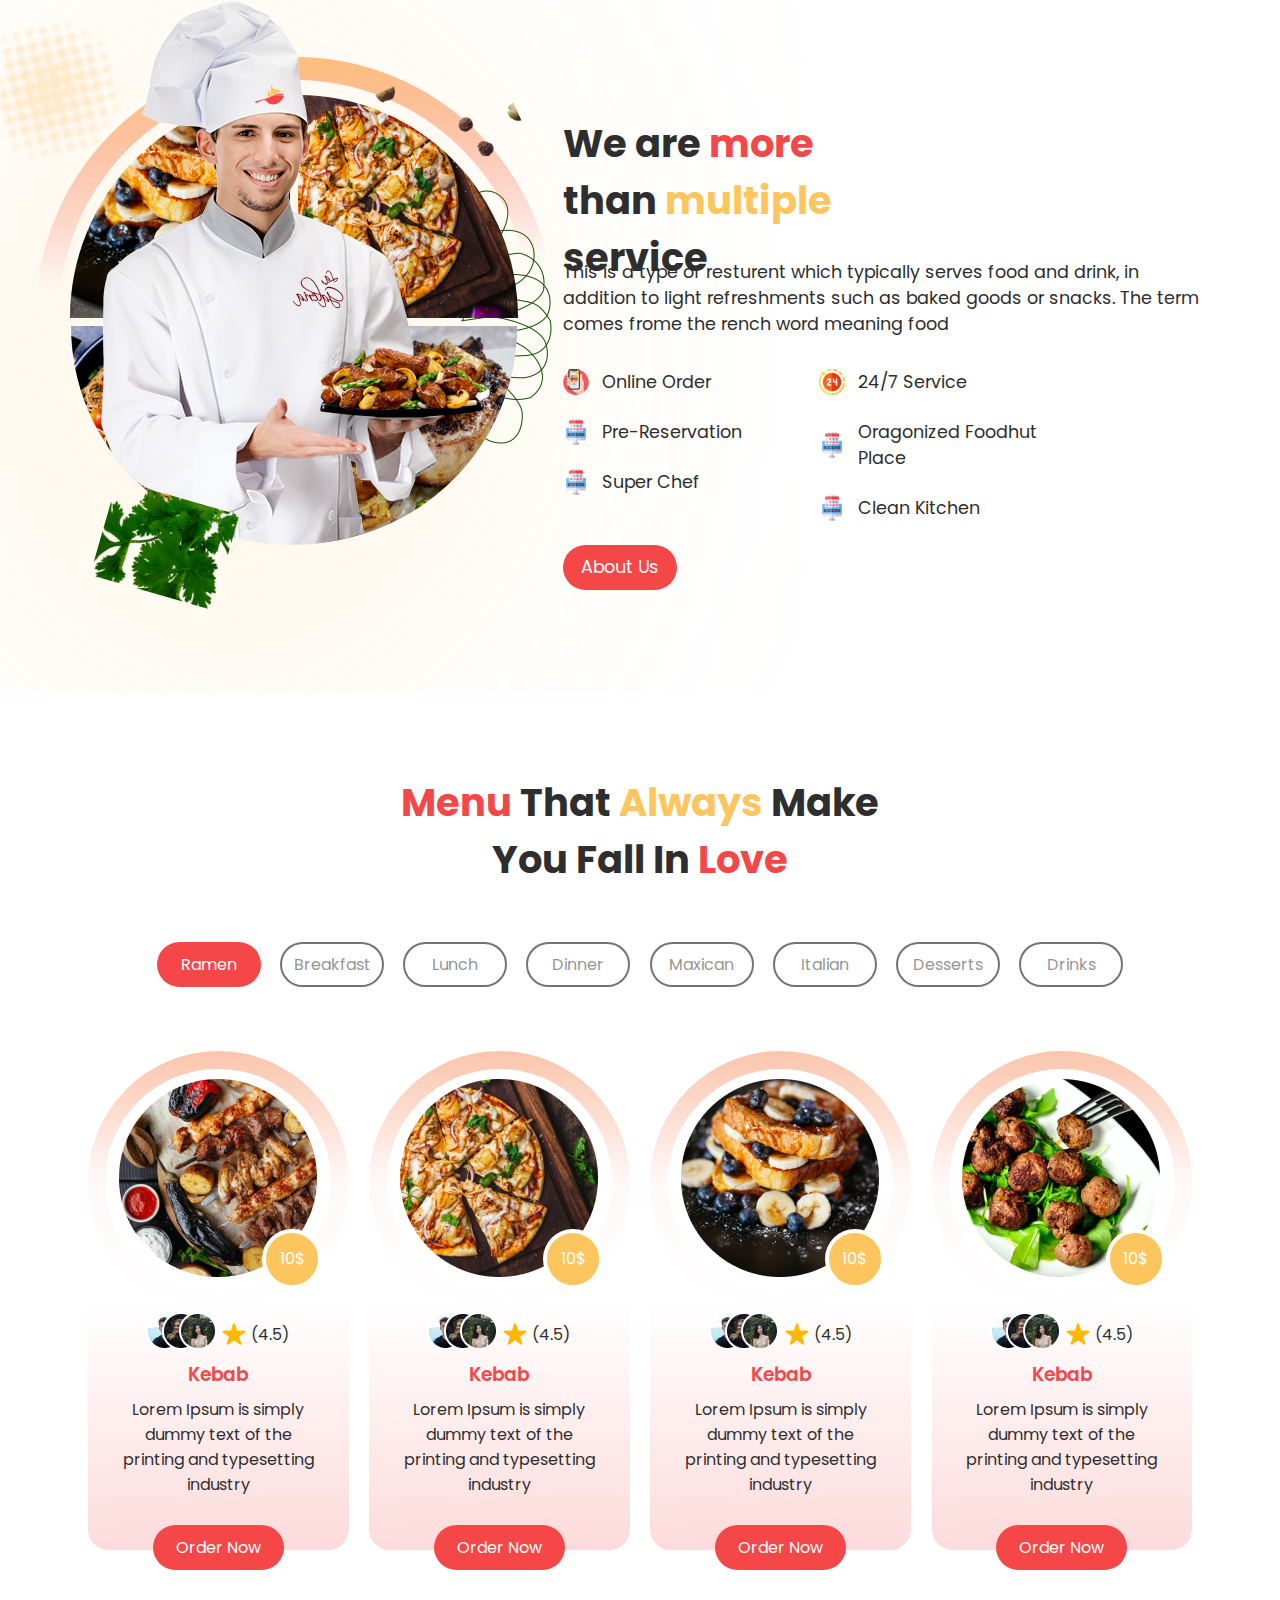
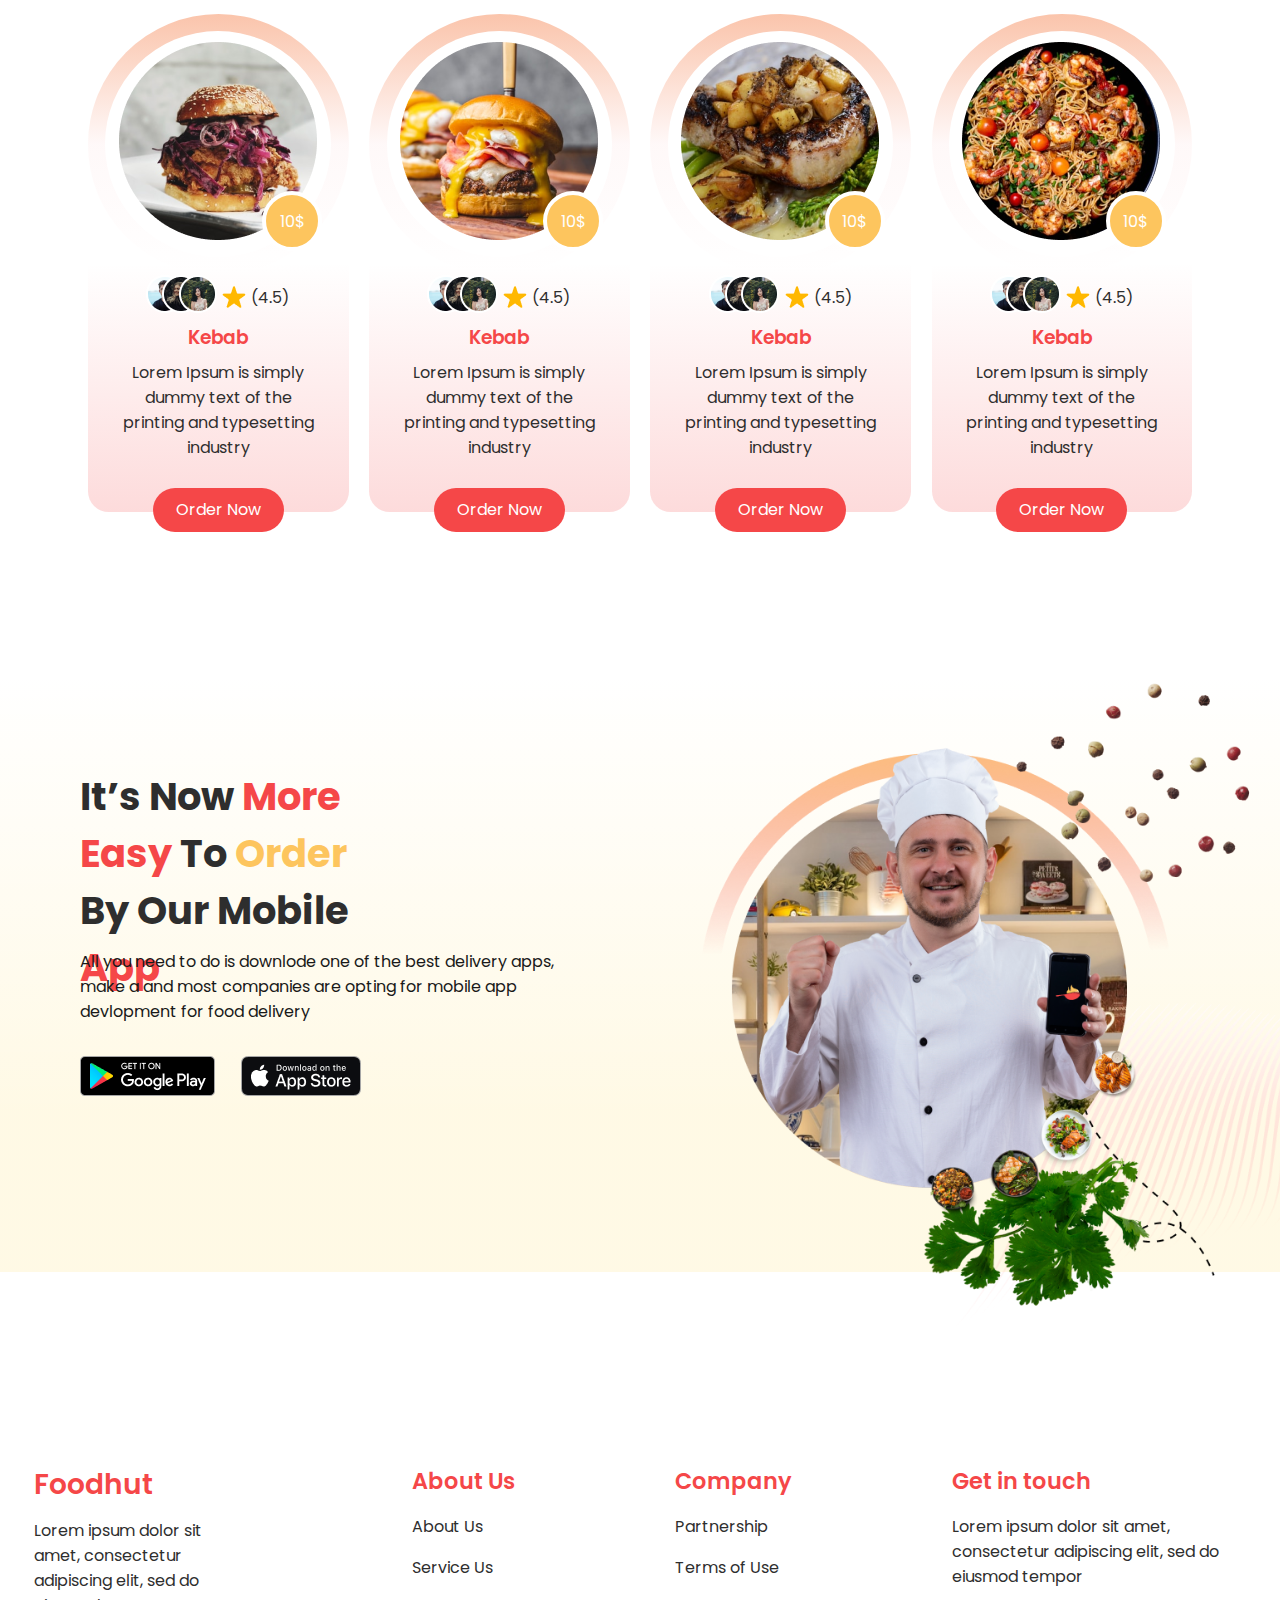
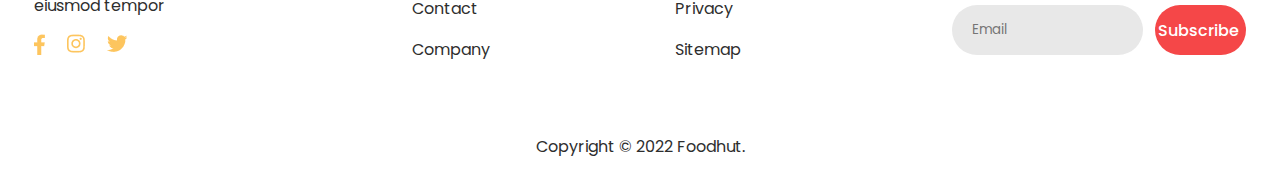
==== commit 43acfb4e: "Responsividade" ====
--- a/Food-Hut-main/index.html
+++ b/Food-Hut-main/index.html
@@ -393,23 +393,25 @@
                     <a href=""><img src="assets/image/twitter.png " alt=" "></a>
                 </div>
             </div>
-            <div>
-                <ul class="sobre">
-                    <h3 class="subtitulo">About Us</h3>
-                    <li><a class="lista1" href="">About Us</a></li>
-                    <li><a class="lista1" href="">Service Us</a></li>
-                    <li><a class="lista1" href="">Contact</a></li>
-                    <li><a class="lista1" href="">Company</a></li>
-                </ul>
-            </div>
-            <div>
-                <ul class="sobre">
-                    <h3 class="subtitulo">Company</h3>
-                    <li><a class="lista1" href="">Partnership</a></li>
-                    <li><a class="lista1" href="">Terms of Use</a></li>
-                    <li><a class="lista1" href="">Privacy</a></li>
-                    <li><a class="lista1" href="">Sitemap</a></li>
-                </ul>
+            <div class="double_lista">
+                <div>
+                    <ul class="sobre">
+                        <h3 class="subtitulo">About Us</h3>
+                        <li><a class="lista1" href="">About Us</a></li>
+                        <li><a class="lista1" href="">Service Us</a></li>
+                        <li><a class="lista1" href="">Contact</a></li>
+                        <li><a class="lista1" href="">Company</a></li>
+                    </ul>
+                </div>
+                <div>
+                    <ul class="sobre">
+                        <h3 class="subtitulo">Company</h3>
+                        <li><a class="lista1" href="">Partnership</a></li>
+                        <li><a class="lista1" href="">Terms of Use</a></li>
+                        <li><a class="lista1" href="">Privacy</a></li>
+                        <li><a class="lista1" href="">Sitemap</a></li>
+                    </ul>
+                </div>
             </div>
             <div class="subscribe">
                 <h3>Get in touch</h3>
--- a/Food-Hut-main/assets/principal.css
+++ b/Food-Hut-main/assets/principal.css
@@ -454,13 +454,12 @@
 .div_esquerda {
     margin-left: 5rem;
     padding-bottom: 5rem;
-    border: 1px solid black;
     max-width: 80%;
 }
 
 .titulo5 {
     font-size: 2.4rem;
-    width: 36.3rem;
+    max-width: 36.3rem;
     height: 8.4rem;
     font-weight: 700;
     text-transform: capitalize;
@@ -491,10 +490,11 @@
     gap: 5%;
 }
 
-.rapaz {
+.rapaz img {
     position: relative;
     left: 13%;
     margin-top: 10rem;
+    max-width: 180%;
 }
 
 .footer {
@@ -504,7 +504,7 @@
 }
 
 .foodhut {
-    width: 17%;
+    max-width: 17%;
 }
 
 .titulo6 {
@@ -524,10 +524,14 @@
     gap: 10%;
 }
 
+.double_lista {
+    display: flex;
+}
+
 .sobre {
     list-style: none;
     margin-left: 10rem;
-    width: 40%;
+    max-width: 40%;
 }
 
 .sobre li {
@@ -547,7 +551,7 @@
 
 .subscribe {
     margin-left: 10rem;
-    width: 23%;
+    max-width: 23%;
 }
 
 .subscribe h3{
@@ -731,7 +735,51 @@
 
     .main_5 {
         flex-wrap: wrap-reverse;
-    }
-
-}
+        margin-top: 130%;
+    }
+
+    .rapaz {
+        min-width: 130%;
+        margin-left: -2%;
+    }
+
+    .titulo5 {
+        min-width: 100%;
+        margin-top: -30%;
+    }
+
+    .instalar {
+        margin-top: 10%;
+    }
+
+    .footer {
+        flex-wrap: wrap;
+        margin-left: -9%;
+    }
+
+    .foodhut {
+        min-width: 65%;
+    }
+
+    .double_lista {
+        margin-top: 5%;
+        margin-left: -22%; 
+    }
+
+    .sobre {
+        margin-left: 5rem;
+        min-width: 60%;
+    }
+
+    .subscribe {
+        min-width: 70%;
+        margin-top: 5%;
+        margin-left: 4%;
+    }
+
+    .sub_botoes {
+        margin-left: -1%;
+    }
+}
+
 @media screen and (min-width: 1025px) {}